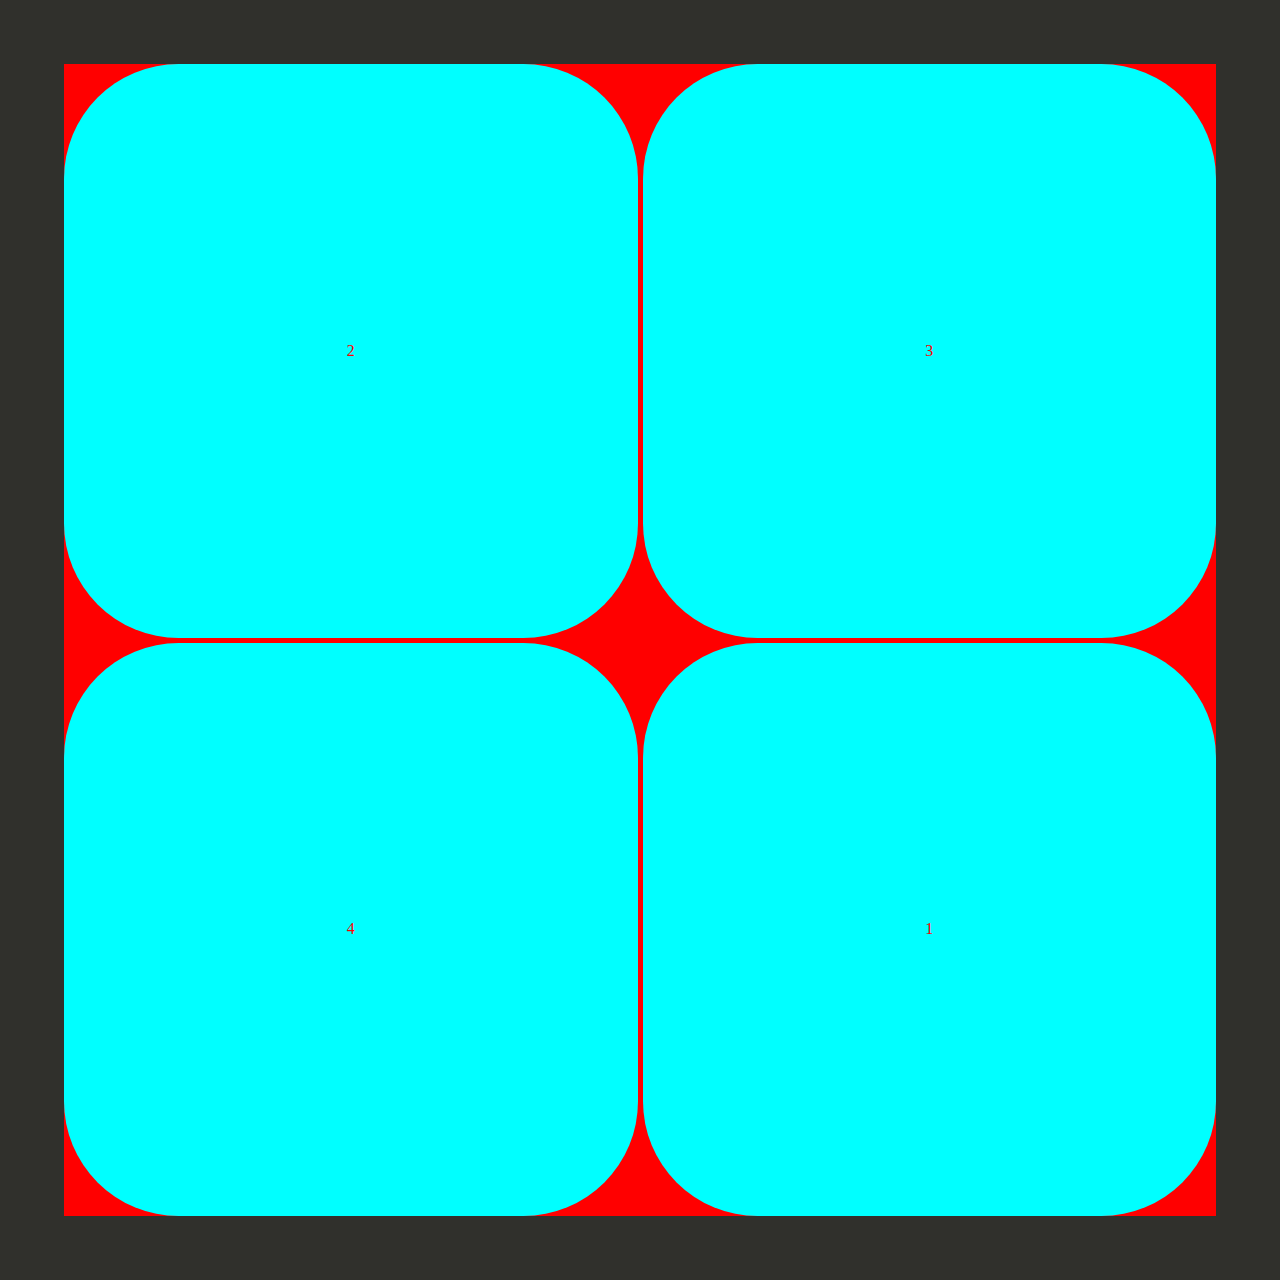
==== index.html @ 4dce2dc2 "123" ====
<!doctype html><html lang="en"><head><meta charset="utf-8"/><meta name="viewport" content="width=device-width,initial-scale=1"/><meta name="description" content="mini-game"/><link rel="stylesheet" href="./index.css"><title>HELLO THER</title></head><body><div class="content"></div><script src="./index.js"></script></body></html>
---- index.css ----
* {
  box-sizing: border-box;
}

body {
  padding: calc(5vw);
  margin: 0;

  background-color: #30302c;
  color: #f1efde;
}
.patience-quiz {
  display: grid;
  justify-content: center;
  grid-template-columns: var(--prop-of-grid);
  grid-template-rows: var(--prop-of-grid);
  grid-gap: var(--grid-gap-px);
  background-color: red;
}

.patience-quiz__cell {
  background-color: aqua;
  border-radius: 20%;
  color: red;
  display: flex;
  justify-content: center;
  align-items: center;
}

.patience-quiz__cell_active {
  background-color: yellow;
}
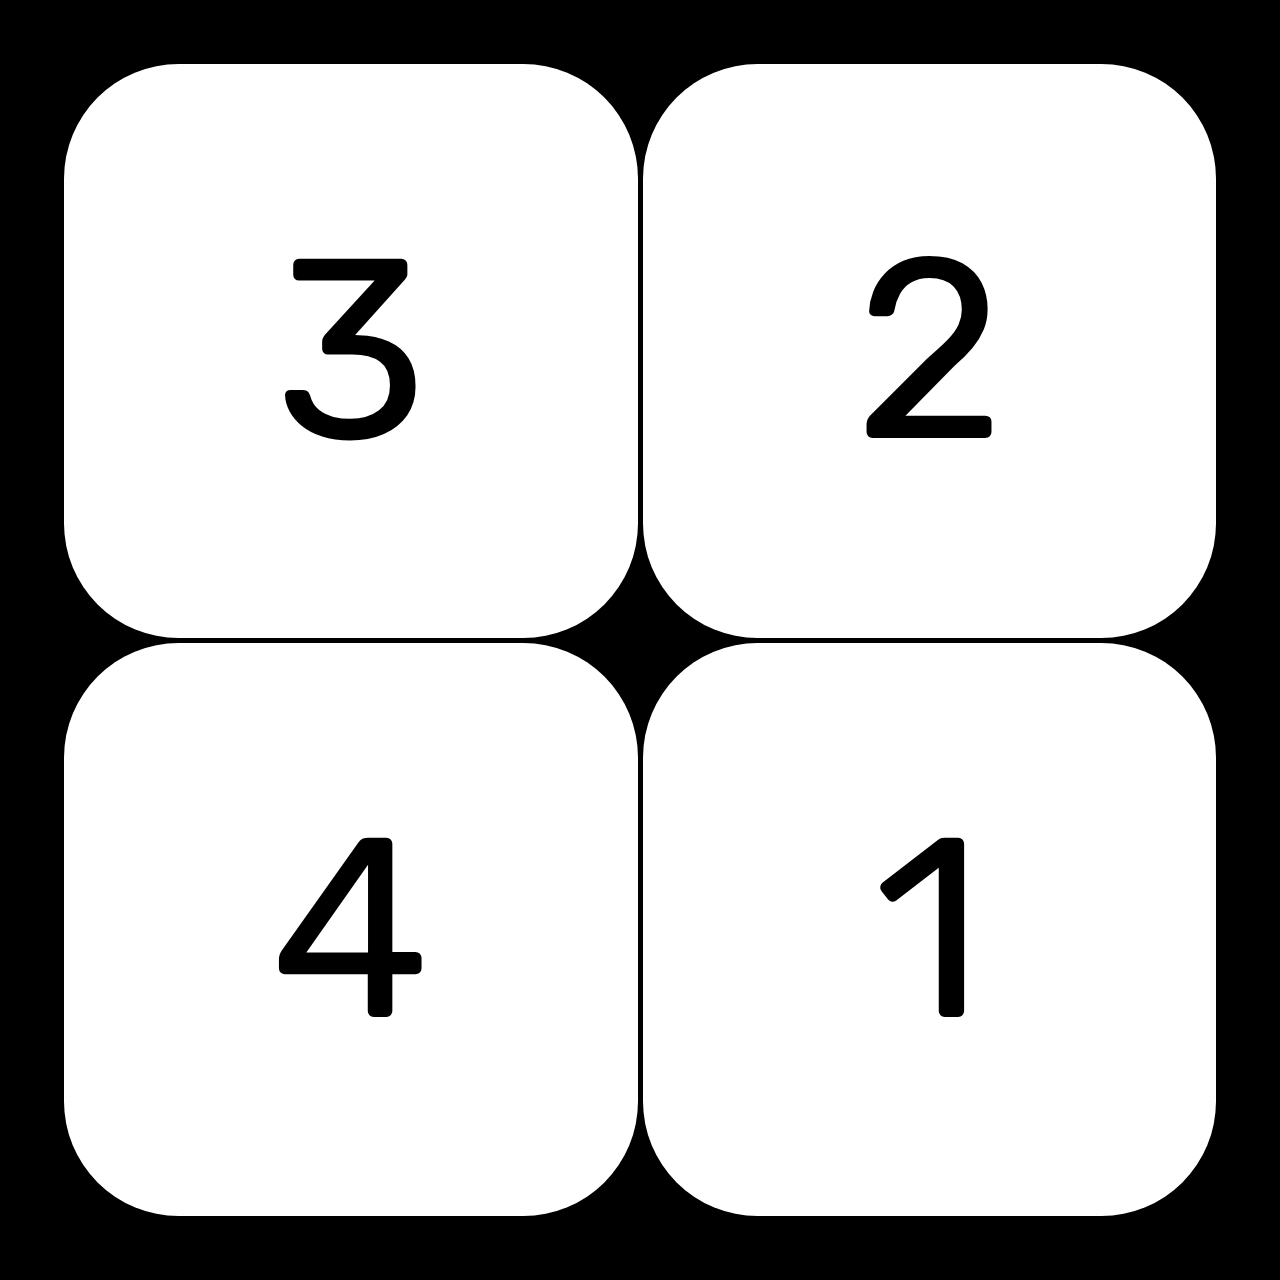
==== commit fc6014cb: "22" ====
--- a/index.html
+++ b/index.html
@@ -1 +1 @@
-<!doctype html><html lang="en"><head><meta charset="utf-8"/><meta name="viewport" content="width=device-width,initial-scale=1"/><meta name="description" content="mini-game"/><link rel="stylesheet" href="./index.css"><title>HELLO THER</title></head><body><div class="content"></div><script src="./index.js"></script></body></html>+<!doctype html><html lang="en"><head><meta charset="utf-8"/><meta name="viewport" content="width=device-width,initial-scale=1"/><meta name="description" content="mini-game"/><link rel="stylesheet" href="./index.css"><title>HELLO THERE</title></head><body><div class="content"></div><script src="./index.js"></script></body></html>--- a/index.css
+++ b/index.css
@@ -1,13 +1,19 @@
+@font-face {
+  font-family: 'Rubik';
+  src: url(a4bece5c270c316c1c24ad96f561e711.ttf);
+  font-weight: 400;
+}
+
 * {
   box-sizing: border-box;
+  font-family: 'Rubik', Arial, Helvetica, sans-serif;
 }
 
 body {
   padding: calc(5vw);
   margin: 0;
 
-  background-color: #30302c;
-  color: #f1efde;
+  background-color: black;
 }
 .patience-quiz {
   display: grid;
@@ -15,18 +21,21 @@
   grid-template-columns: var(--prop-of-grid);
   grid-template-rows: var(--prop-of-grid);
   grid-gap: var(--grid-gap-px);
-  background-color: red;
+  background-color: black;
 }
 
 .patience-quiz__cell {
-  background-color: aqua;
+  background-color: white;
   border-radius: 20%;
-  color: red;
+  color: black;
+
   display: flex;
   justify-content: center;
   align-items: center;
+
+  font-size: calc(40vw / var(--cells-in-row));
 }
 
 .patience-quiz__cell_active {
-  background-color: yellow;
+  background-color: #42dca3;
 }
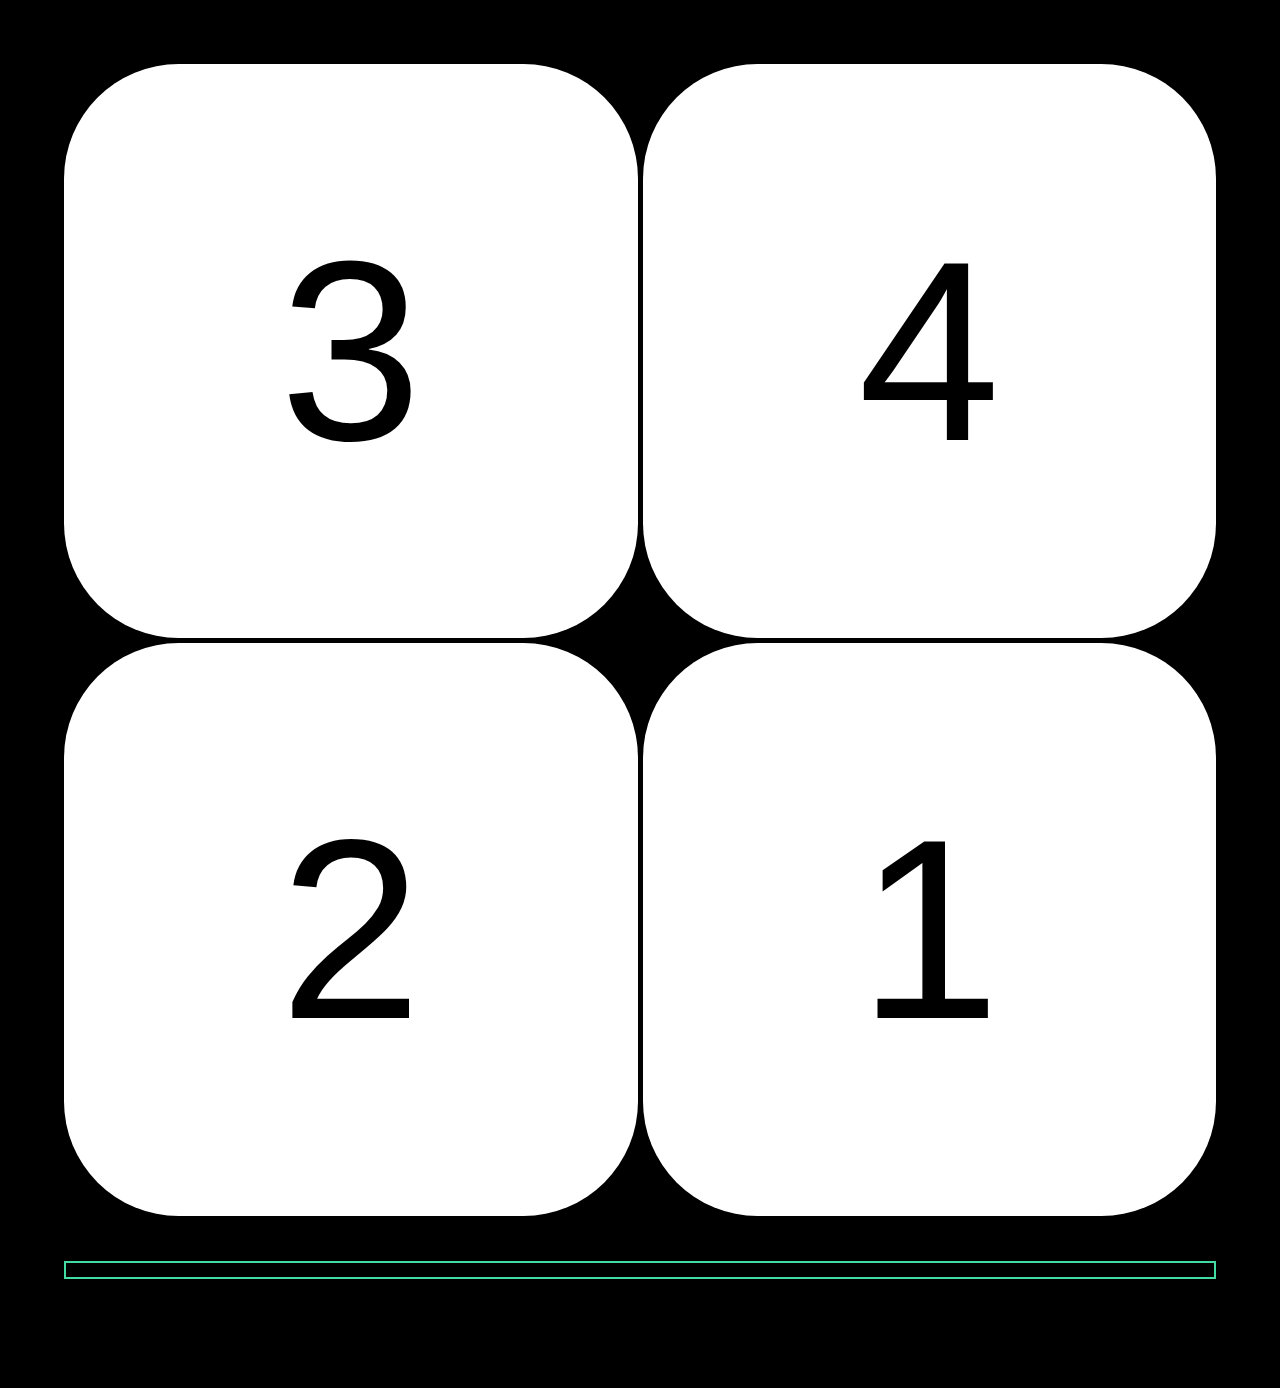
==== commit 70e8093d: "1rst" ====
--- a/index.html
+++ b/index.html
@@ -1 +1 @@
-<!doctype html><html lang="en"><head><meta charset="utf-8"/><meta name="viewport" content="width=device-width,initial-scale=1"/><meta name="description" content="mini-game"/><link rel="stylesheet" href="./index.css"><title>HELLO THERE</title></head><body><div class="content"></div><script src="./index.js"></script></body></html>+<!doctype html><html lang="en"><head><meta charset="utf-8"/><meta name="viewport" content="width=device-width,initial-scale=1"/><meta name="description" content="mini-game"/><link rel="stylesheet" href="./index.css"><link rel="shortcut icon" type="image/png" href="../vendor/favicon.png"><title>HELLO THERE</title></head><body><div class="content"></div><script src="./index.js"></script></body></html>--- a/index.css
+++ b/index.css
@@ -15,7 +15,13 @@
 
   background-color: black;
 }
-.patience-quiz {
+.patience {
+  display: flex;
+  flex-direction: column;
+  align-items: center;
+}
+
+.patience__table {
   display: grid;
   justify-content: center;
   grid-template-columns: var(--prop-of-grid);
@@ -24,7 +30,7 @@
   background-color: black;
 }
 
-.patience-quiz__cell {
+.patience__cell {
   background-color: white;
   border-radius: 20%;
   color: black;
@@ -36,6 +42,20 @@
   font-size: calc(40vw / var(--cells-in-row));
 }
 
-.patience-quiz__cell_active {
+.patience__cell_active {
   background-color: #42dca3;
+}
+
+.patience__progress-bar {
+  margin: 5vh;
+  width: 100%;
+  height: 2vh;
+  border: 2px solid #42dca3;
+}
+
+.patience__progress-bar-inner {
+  width: var(--progress-bar-width);
+  height: 100%;
+  background-color: #42dca3;
+  transition: width .5s;
 }
